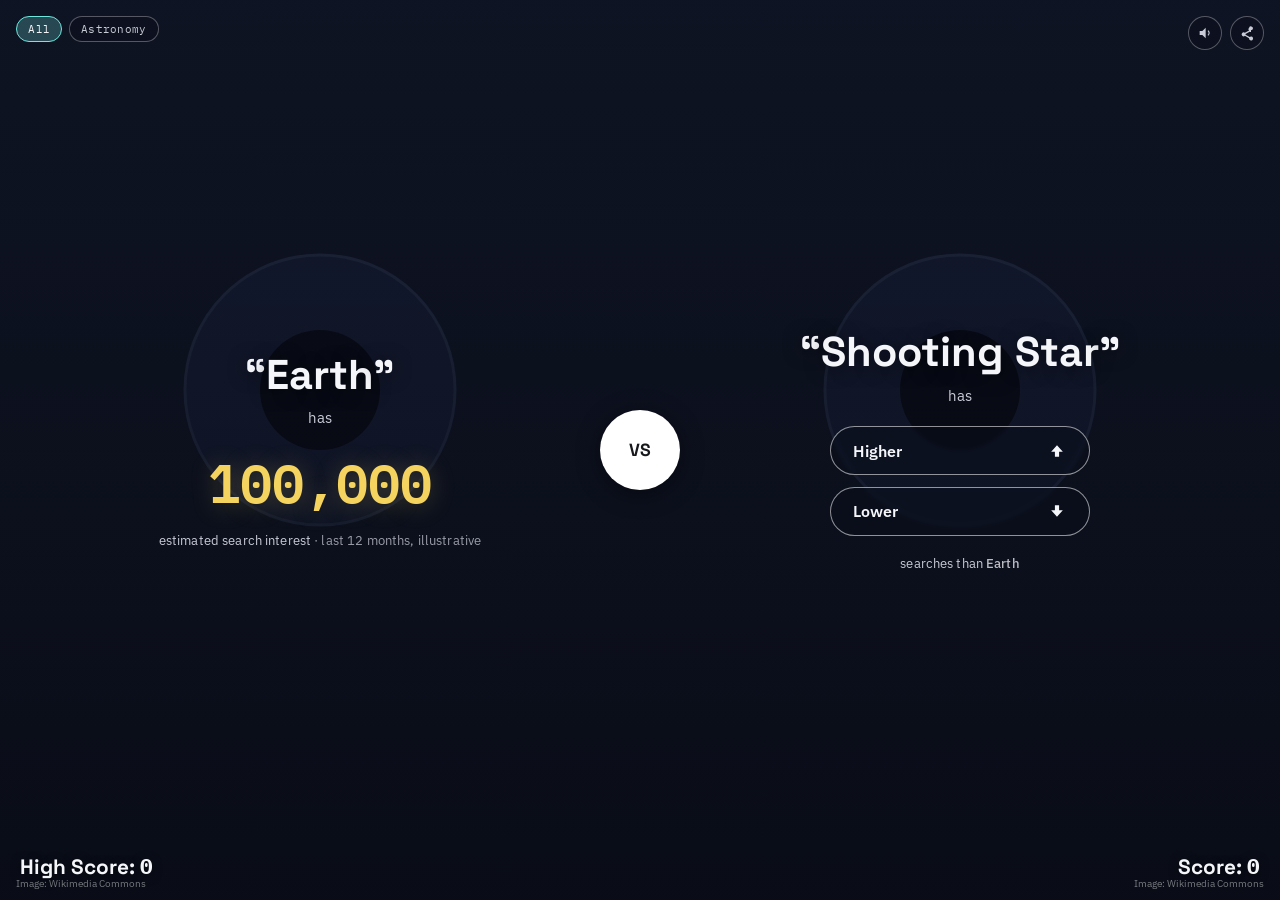
==== site/index.html @ 6b627d21 "Add Higher or Lower: Space Edition game Static HTML/CSS/JS game comparing Google Trends search inter" ====
<!doctype html>
<html lang="en">
<head>
<meta charset="UTF-8" />
<meta name="viewport" content="width=device-width, initial-scale=1" />
<title>Higher or Lower — Space Edition</title>
<link rel="preconnect" href="https://fonts.googleapis.com" />
<link rel="preconnect" href="https://fonts.gstatic.com" crossorigin />
<link href="https://fonts.googleapis.com/css2?family=Space+Grotesk:wght@400;500;600;700&family=IBM+Plex+Sans:wght@400;500;600&family=IBM+Plex+Mono:wght@500;600&display=swap" rel="stylesheet" />
<link rel="stylesheet" href="styles.css" />
</head>
<body>

<main class="split" id="stage">

  <section class="panel panel--left" id="panel-left">
    <img class="panel-bg" id="left-img" alt="" />
    <div class="panel-scrim"></div>
    <div class="panel-content">
      <p class="word-quote" id="left-name">&nbsp;</p>
      <p class="has-text">has</p>
      <p class="big-number" id="left-score">—</p>
      <p class="metric-caption">estimated search interest <span>· last 12 months, illustrative</span></p>
    </div>
    <p class="attribution" id="left-attr"></p>
  </section>

  <section class="panel panel--right" id="panel-right">
    <img class="panel-bg" id="right-img" alt="" />
    <div class="panel-scrim"></div>
    <div class="panel-content">
      <p class="word-quote" id="right-name">&nbsp;</p>
      <p class="has-text">has</p>
      <div class="guess-buttons" id="guess-buttons">
        <button class="guess-btn guess-btn--higher" id="btn-higher">
          <span>Higher</span>
          <svg viewBox="0 0 24 24" aria-hidden="true"><path d="M12 5l7 8h-4.5v6h-5v-6H5z"/></svg>
        </button>
        <button class="guess-btn guess-btn--lower" id="btn-lower">
          <span>Lower</span>
          <svg viewBox="0 0 24 24" aria-hidden="true"><path d="M12 19l-7-8h4.5V5h5v6H19z"/></svg>
        </button>
      </div>
      <p class="big-number big-number--right" id="right-score">—</p>
      <p class="metric-caption">searches than <span id="right-caption-word">—</span></p>
    </div>
    <p class="attribution" id="right-attr"></p>
  </section>

  <div class="vs-wrap">
    <div class="vs-circle" id="vs-circle">
      <span class="vs-text" id="vs-text">VS</span>
      <svg class="vs-icon vs-icon--check" id="vs-check" viewBox="0 0 24 24" aria-hidden="true"><path d="M4 12.5l5 5L20 7"/></svg>
      <svg class="vs-icon vs-icon--cross" id="vs-cross" viewBox="0 0 24 24" aria-hidden="true"><path d="M5 5l14 14M19 5L5 19"/></svg>
    </div>
  </div>

  <div class="toast" id="toast" aria-live="polite"></div>

  <div class="corner corner--left" id="best-corner">High Score: <span id="best-value">0</span></div>
  <div class="corner corner--right" id="score-corner">Score: <span id="score-value">0</span></div>

  <div class="float-controls" id="category-chips" role="group" aria-label="Category filter"></div>
  <div class="float-controls float-controls--right">
    <button class="icon-btn" id="btn-sound" aria-label="Toggle sound" aria-pressed="true">
      <svg viewBox="0 0 24 24" aria-hidden="true"><path d="M4 9v6h4l5 5V4L8 9z"/><path d="M16.5 8.5a5 5 0 0 1 0 7" fill="none" stroke="currentColor" stroke-width="1.6"/></svg>
    </button>
    <button class="icon-btn" id="btn-share" aria-label="Share score">
      <svg viewBox="0 0 24 24" aria-hidden="true"><path d="M18 8a3 3 0 1 0-2.83-4H15a3 3 0 0 0 .09 4.26L8.9 11.7a3 3 0 1 0 0 4.6l6.19 3.44A3 3 0 1 0 16 18l-6.19-3.44a3 3 0 0 0 0-1.12L16 10a3 3 0 0 0 2 .5V8z"/></svg>
    </button>
  </div>

</main>

<div class="overlay" id="overlay">
  <div class="overlay-panel">
    <p class="overlay-eyebrow">SIGNAL LOST</p>
    <h2 class="overlay-title" id="overlay-title">Streak broken</h2>
    <p class="overlay-body" id="overlay-body">You called it right 0 times before the signal flipped.</p>
    <div class="overlay-scores">
      <div><span class="overlay-score-num" id="final-score">0</span><span class="overlay-score-label">This run</span></div>
      <div><span class="overlay-score-num" id="final-best">0</span><span class="overlay-score-label">Best ever</span></div>
    </div>
    <div class="overlay-actions">
      <button class="btn-primary" id="btn-restart">Play again</button>
      <button class="btn-secondary" id="btn-share-2">Share score</button>
    </div>
  </div>
</div>

<script src="game.js"></script>
</body>
</html>
---- site/styles.css ----
:root {
  --bg-void: #0a0e1b;
  --text-primary: #f5f6fa;
  --text-muted: #c9cbd6;
  --accent-gold: #f4d35e;
  --accent-signal: #6fe7dd;
  --accent-flare: #ff6b5e;
  --accent-good: #59d98c;
  --line: rgba(255, 255, 255, 0.55);
  --font-display: "Space Grotesk", "Arial Narrow", sans-serif;
  --font-body: "IBM Plex Sans", system-ui, sans-serif;
  --font-mono: "IBM Plex Mono", "SF Mono", monospace;
}

* { box-sizing: border-box; }

html, body {
  margin: 0;
  height: 100%;
  background: var(--bg-void);
  color: var(--text-primary);
  font-family: var(--font-body);
  overflow: hidden;
}

@media (prefers-reduced-motion: reduce) {
  *, *::before, *::after { animation-duration: 0.01ms !important; transition-duration: 0.01ms !important; }
}

/* ---------- full-screen split stage ---------- */
.split {
  position: relative;
  display: flex;
  width: 100vw;
  height: 100vh;
  height: 100dvh;
}

@media (max-width: 760px) {
  .split { flex-direction: column; }
}

.panel {
  position: relative;
  flex: 1 1 50%;
  overflow: hidden;
  display: flex;
  align-items: center;
  justify-content: center;
  isolation: isolate;
}

.panel-bg {
  position: absolute;
  inset: 0;
  width: 100%;
  height: 100%;
  object-fit: cover;
  z-index: 0;
  transition: transform 0.7s cubic-bezier(.2,.8,.2,1);
}

.panel-scrim {
  position: absolute;
  inset: 0;
  z-index: 1;
  background: linear-gradient(180deg, rgba(6,8,15,0.35) 0%, rgba(6,8,15,0.55) 55%, rgba(6,8,15,0.75) 100%);
}

.panel-content {
  position: relative;
  z-index: 2;
  text-align: center;
  padding: 1.5rem;
  max-width: min(90%, 560px);
  display: flex;
  flex-direction: column;
  align-items: center;
  gap: 0.35rem;
}

.word-quote {
  font-family: var(--font-display);
  font-weight: 700;
  font-size: clamp(1.6rem, 4vw, 2.6rem);
  line-height: 1.15;
  margin: 0;
  text-shadow: 0 2px 18px rgba(0,0,0,0.55);
}
.word-quote::before { content: "\201C"; }
.word-quote::after { content: "\201D"; }

.has-text {
  margin: 0.2rem 0 0.4rem;
  color: var(--text-muted);
  font-size: 0.95rem;
  letter-spacing: 0.02em;
}

.big-number {
  margin: 0.1rem 0 0.3rem;
  font-family: var(--font-mono);
  font-weight: 600;
  font-size: clamp(2rem, 6vw, 3.4rem);
  color: var(--accent-gold);
  text-shadow: 0 2px 24px rgba(244, 211, 94, 0.25);
  font-variant-numeric: tabular-nums;
  transition: color 0.3s ease;
}
.big-number.correct { color: var(--accent-good); }
.big-number.incorrect { color: var(--accent-flare); }

.big-number--right {
  height: 0;
  margin: 0;
  opacity: 0;
  transform: translateY(-6px) scale(0.9);
  transition: opacity 0.3s ease, transform 0.3s cubic-bezier(.2,.8,.2,1), height 0.3s ease, margin 0.3s ease;
  overflow: hidden;
}
.big-number--right.reveal {
  height: auto;
  margin: 0.1rem 0 0.3rem;
  opacity: 1;
  transform: translateY(0) scale(1);
}

.metric-caption {
  margin: 0;
  color: var(--text-muted);
  font-size: 0.82rem;
  letter-spacing: 0.01em;
}
.metric-caption span { opacity: 0.75; }
#right-caption-word { color: var(--text-primary); font-weight: 500; }

.attribution {
  position: absolute;
  z-index: 2;
  bottom: 0.6rem;
  font-size: 0.65rem;
  color: rgba(255,255,255,0.45);
  margin: 0;
}
.panel--left .attribution { left: 1rem; }
.panel--right .attribution { right: 1rem; }

/* ---------- higher/lower buttons ---------- */
.guess-buttons {
  display: flex;
  flex-direction: column;
  gap: 0.7rem;
  margin: 0.6rem 0 0.5rem;
  width: min(80vw, 260px);
  opacity: 1;
  transform: scale(1);
  transition: opacity 0.25s ease, transform 0.25s ease;
}
.guess-buttons.answered {
  opacity: 0;
  transform: scale(0.94);
  pointer-events: none;
  height: 0;
  margin: 0;
  overflow: hidden;
}

.guess-btn {
  display: flex;
  align-items: center;
  justify-content: space-between;
  gap: 0.6rem;
  padding: 0.85rem 1.4rem;
  border-radius: 999px;
  border: 1.5px solid var(--line);
  background: rgba(10, 14, 27, 0.45);
  backdrop-filter: blur(2px);
  color: var(--text-primary);
  font-family: var(--font-body);
  font-weight: 600;
  font-size: 1rem;
  cursor: pointer;
  transition: transform 0.15s ease, background 0.15s ease, border-color 0.15s ease;
}
.guess-btn svg { width: 20px; height: 20px; fill: currentColor; flex-shrink: 0; }
.guess-btn:hover { transform: translateY(-2px) scale(1.02); background: rgba(10,14,27,0.65); }
.guess-btn:active { transform: translateY(0) scale(0.98); }
.guess-btn:focus-visible { outline: 2px solid var(--accent-gold); outline-offset: 2px; }
.guess-btn--higher:hover { border-color: var(--accent-signal); color: var(--accent-signal); }
.guess-btn--lower:hover { border-color: var(--accent-flare); color: var(--accent-flare); }
.guess-btn:disabled { opacity: 0.45; cursor: default; transform: none; }

/* ---------- VS circle (signature element) ---------- */
.vs-wrap {
  position: absolute;
  z-index: 4;
  top: 50%;
  left: 50%;
  transform: translate(-50%, -50%);
  pointer-events: none;
}
@media (max-width: 760px) {
  .vs-wrap { top: 50%; left: 50%; }
}

.vs-circle {
  position: relative;
  width: clamp(56px, 7vw, 80px);
  height: clamp(56px, 7vw, 80px);
  border-radius: 50%;
  background: #ffffff;
  box-shadow: 0 4px 24px rgba(0,0,0,0.45);
  display: flex;
  align-items: center;
  justify-content: center;
  transition: background 0.35s ease, transform 0.4s cubic-bezier(.2,.8,.2,1);
}
.vs-circle.pop { transform: scale(1.18); }
.vs-circle.good { background: var(--accent-good); }
.vs-circle.bad { background: var(--accent-flare); }

.vs-text {
  font-family: var(--font-display);
  font-weight: 700;
  font-size: clamp(0.85rem, 1.6vw, 1.1rem);
  color: #17181c;
  letter-spacing: 0.02em;
  transition: opacity 0.2s ease, transform 0.2s ease;
}

.vs-icon {
  position: absolute;
  width: 46%;
  height: 46%;
  fill: none;
  stroke: #ffffff;
  stroke-width: 3;
  stroke-linecap: round;
  stroke-linejoin: round;
  opacity: 0;
  transform: scale(0.5);
  transition: opacity 0.25s ease, transform 0.25s cubic-bezier(.2,.8,.2,1);
}
.vs-circle.good .vs-text, .vs-circle.bad .vs-text { opacity: 0; transform: scale(0.6); }
.vs-circle.good .vs-icon--check { opacity: 1; transform: scale(1); }
.vs-circle.bad .vs-icon--cross { opacity: 1; transform: scale(1); }

/* ---------- corner scores ---------- */
.corner {
  position: absolute;
  z-index: 4;
  bottom: 1.25rem;
  font-family: var(--font-display);
  font-weight: 700;
  font-size: clamp(1rem, 2vw, 1.3rem);
  color: var(--text-primary);
  text-shadow: 0 2px 10px rgba(0,0,0,0.6);
}
.corner--left { left: 1.25rem; }
.corner--right { right: 1.25rem; }
.corner span { font-family: var(--font-mono); }

/* ---------- floating controls ---------- */
.float-controls {
  position: absolute;
  z-index: 4;
  top: 1rem;
  left: 1rem;
  display: flex;
  gap: 0.4rem;
  flex-wrap: wrap;
  max-width: 45vw;
}
.float-controls--right { left: auto; right: 1rem; gap: 0.5rem; }

.chip {
  font-family: var(--font-mono);
  font-size: 0.66rem;
  letter-spacing: 0.03em;
  padding: 0.32rem 0.7rem;
  border-radius: 999px;
  border: 1px solid rgba(255,255,255,0.3);
  background: rgba(10,14,27,0.4);
  color: var(--text-muted);
  cursor: pointer;
  transition: all 0.15s ease;
}
.chip:hover { border-color: var(--accent-signal); color: var(--text-primary); }
.chip.active { background: rgba(111, 231, 221, 0.25); border-color: var(--accent-signal); color: var(--text-primary); }

.icon-btn {
  display: flex;
  align-items: center;
  justify-content: center;
  width: 34px; height: 34px;
  background: rgba(10,14,27,0.4);
  border: 1px solid rgba(255,255,255,0.3);
  color: var(--text-muted);
  border-radius: 50%;
  cursor: pointer;
  transition: all 0.15s ease;
}
.icon-btn svg { width: 16px; height: 16px; fill: currentColor; }
.icon-btn:hover { color: var(--text-primary); border-color: var(--accent-signal); }
.icon-btn[aria-pressed="false"] { color: var(--accent-flare); }

/* ---------- toast ---------- */
.toast {
  position: absolute;
  z-index: 5;
  top: 1.25rem;
  left: 50%;
  transform: translate(-50%, -140%);
  background: rgba(10,14,27,0.85);
  border: 1px solid rgba(255,255,255,0.25);
  color: var(--text-primary);
  font-family: var(--font-mono);
  font-size: 0.72rem;
  letter-spacing: 0.04em;
  padding: 0.45rem 1rem;
  border-radius: 999px;
  opacity: 0;
  transition: opacity 0.3s ease, transform 0.3s ease;
  pointer-events: none;
  white-space: nowrap;
}
.toast.show { opacity: 1; transform: translate(-50%, 0); }

/* ---------- panel enter/exit motion ---------- */
.panel--left.slide-out .panel-content,
.panel--right.slide-out .panel-content { animation: fadeDown 0.35s ease forwards; }
.panel--right.slide-in .panel-content { animation: fadeUp 0.45s cubic-bezier(.2,.8,.2,1) both; }
@keyframes fadeDown { to { opacity: 0; transform: translateY(6px); } }
@keyframes fadeUp { from { opacity: 0; transform: translateY(10px); } to { opacity: 1; transform: translateY(0); } }

/* ---------- game-over overlay ---------- */
.overlay {
  position: fixed;
  inset: 0;
  z-index: 10;
  display: flex;
  align-items: center;
  justify-content: center;
  background: rgba(6, 8, 16, 0.75);
  backdrop-filter: blur(6px);
  opacity: 0;
  pointer-events: none;
  transition: opacity 0.35s ease;
  padding: 1rem;
}
.overlay.show { opacity: 1; pointer-events: auto; }

.overlay-panel {
  width: min(420px, 100%);
  background: #131a2e;
  border: 1px solid rgba(255,255,255,0.12);
  border-radius: 20px;
  padding: clamp(1.5rem, 4vw, 2.25rem);
  text-align: center;
  transform: translateY(12px) scale(0.98);
  transition: transform 0.35s cubic-bezier(.2,.8,.2,1);
}
.overlay.show .overlay-panel { transform: translateY(0) scale(1); }

.overlay-eyebrow {
  font-family: var(--font-mono);
  font-size: 0.68rem;
  letter-spacing: 0.22em;
  color: var(--accent-flare);
  margin: 0 0 0.5rem;
}
.overlay-title {
  font-family: var(--font-display);
  font-size: 1.7rem;
  margin: 0 0 0.6rem;
}
.overlay-body {
  color: var(--text-muted);
  font-size: 0.92rem;
  line-height: 1.5;
  margin: 0 0 1.5rem;
}

.overlay-scores {
  display: flex;
  justify-content: center;
  gap: 2.5rem;
  margin-bottom: 1.75rem;
}
.overlay-scores > div { display: flex; flex-direction: column; align-items: center; }
.overlay-score-num {
  font-family: var(--font-mono);
  font-size: 2.2rem;
  font-weight: 600;
  color: var(--accent-gold);
}
.overlay-scores > div:last-child .overlay-score-num { color: var(--accent-signal); }
.overlay-score-label {
  font-size: 0.7rem;
  letter-spacing: 0.08em;
  color: var(--text-muted);
  margin-top: 0.2rem;
}

.overlay-actions { display: flex; gap: 0.75rem; flex-wrap: wrap; justify-content: center; }
.btn-primary, .btn-secondary {
  font-family: var(--font-body);
  font-weight: 500;
  font-size: 0.88rem;
  padding: 0.75rem 1.4rem;
  border-radius: 999px;
  cursor: pointer;
  border: 1px solid transparent;
  transition: transform 0.15s ease, opacity 0.15s ease;
}
.btn-primary { background: var(--accent-gold); color: #241d05; }
.btn-secondary { background: transparent; color: var(--text-primary); border-color: rgba(255,255,255,0.25); }
.btn-primary:hover, .btn-secondary:hover { transform: translateY(-1px); }
.btn-primary:focus-visible, .btn-secondary:focus-visible { outline: 2px solid var(--accent-gold); outline-offset: 2px; }
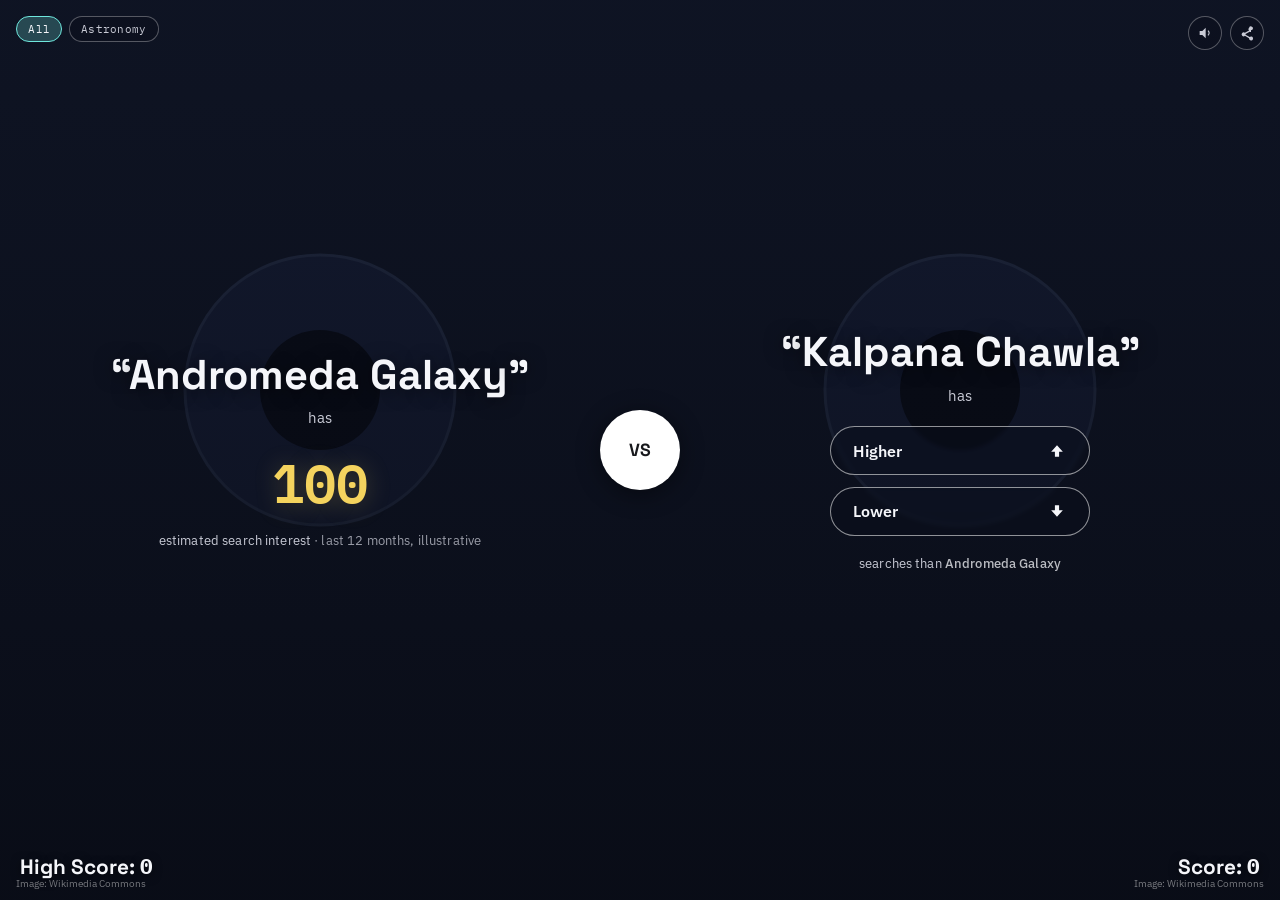
==== commit b020fdea: "fin." ====
--- a/site/index.html
+++ b/site/index.html
@@ -3,7 +3,7 @@
 <head>
 <meta charset="UTF-8" />
 <meta name="viewport" content="width=device-width, initial-scale=1" />
-<title>Higher or Lower — Space Edition</title>
+<title>Higher or Lower - Space Edition</title>
 <link rel="preconnect" href="https://fonts.googleapis.com" />
 <link rel="preconnect" href="https://fonts.gstatic.com" crossorigin />
 <link href="https://fonts.googleapis.com/css2?family=Space+Grotesk:wght@400;500;600;700&family=IBM+Plex+Sans:wght@400;500;600&family=IBM+Plex+Mono:wght@500;600&display=swap" rel="stylesheet" />
@@ -19,7 +19,7 @@
     <div class="panel-content">
       <p class="word-quote" id="left-name">&nbsp;</p>
       <p class="has-text">has</p>
-      <p class="big-number" id="left-score">—</p>
+      <p class="big-number" id="left-score">-</p>
       <p class="metric-caption">estimated search interest <span>· last 12 months, illustrative</span></p>
     </div>
     <p class="attribution" id="left-attr"></p>
@@ -41,8 +41,8 @@
           <svg viewBox="0 0 24 24" aria-hidden="true"><path d="M12 19l-7-8h4.5V5h5v6H19z"/></svg>
         </button>
       </div>
-      <p class="big-number big-number--right" id="right-score">—</p>
-      <p class="metric-caption">searches than <span id="right-caption-word">—</span></p>
+      <p class="big-number big-number--right" id="right-score">-</p>
+      <p class="metric-caption">searches than <span id="right-caption-word">-</span></p>
     </div>
     <p class="attribution" id="right-attr"></p>
   </section>
